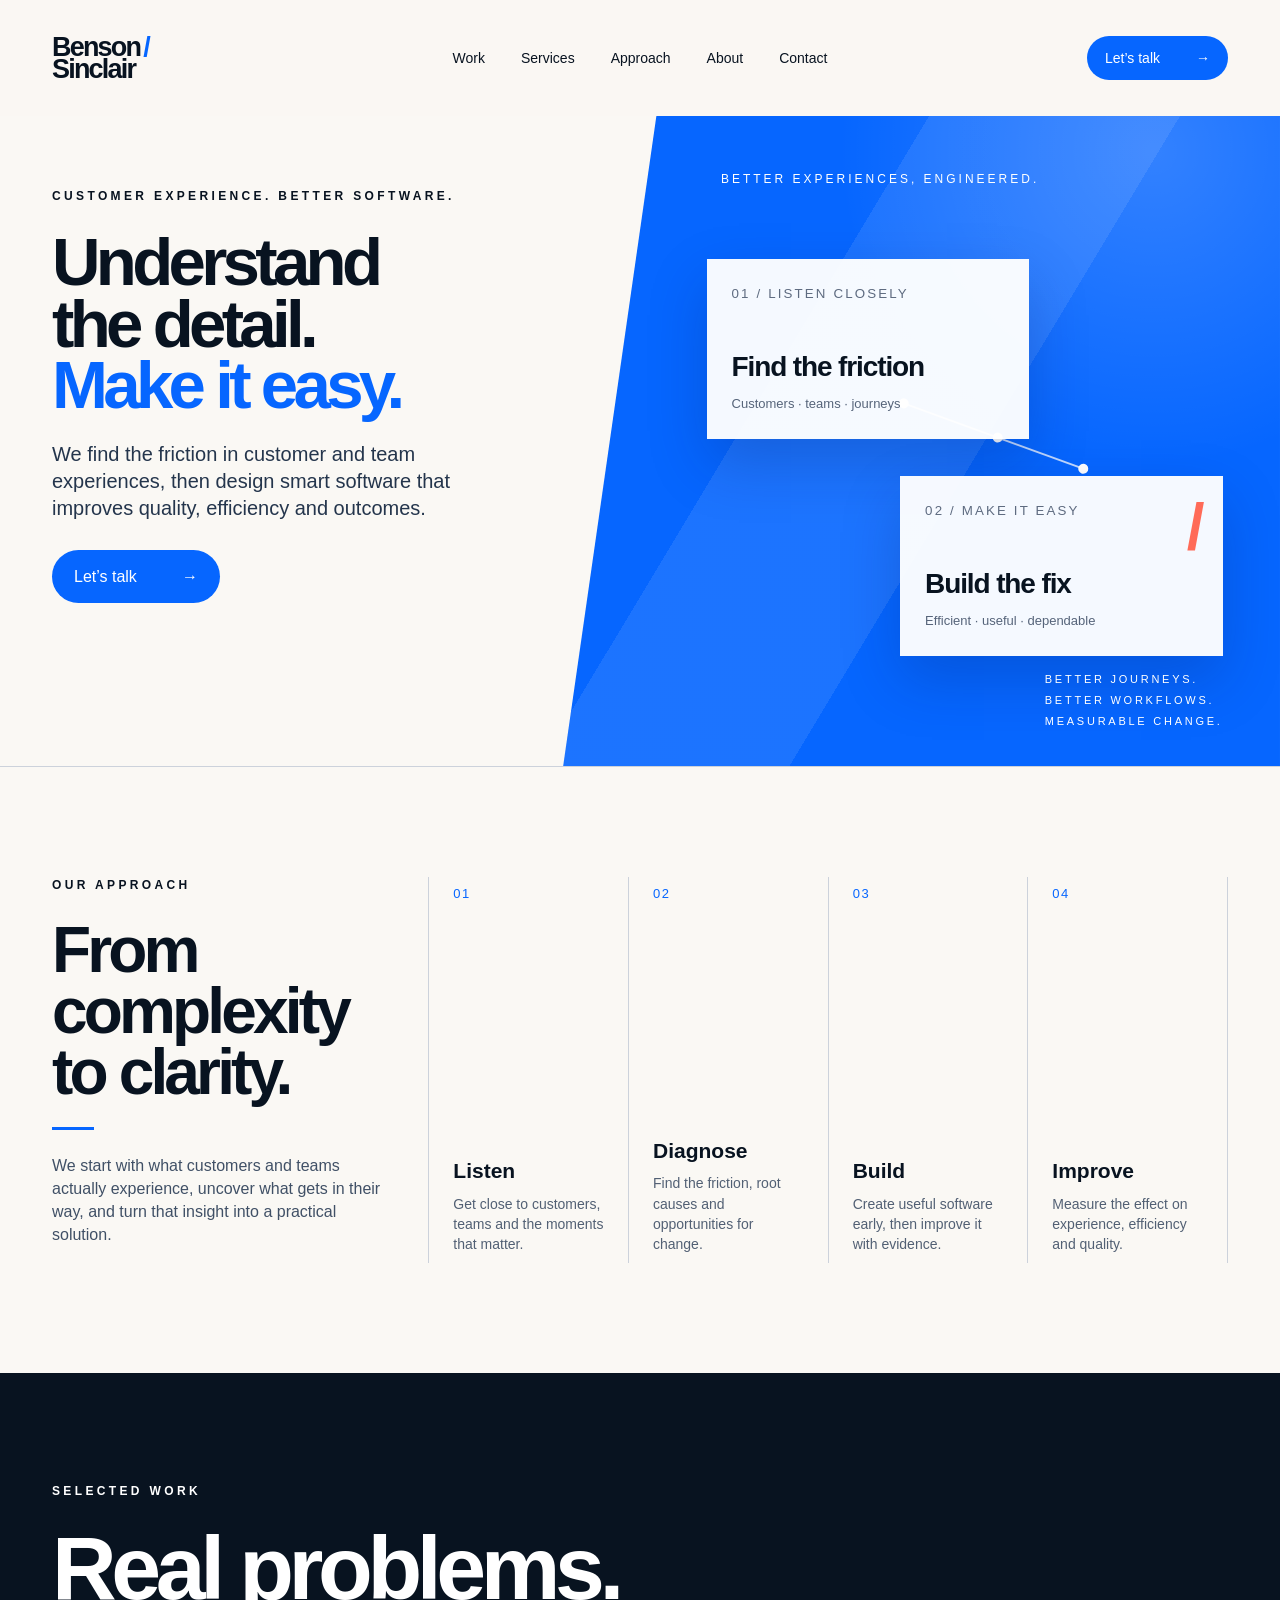
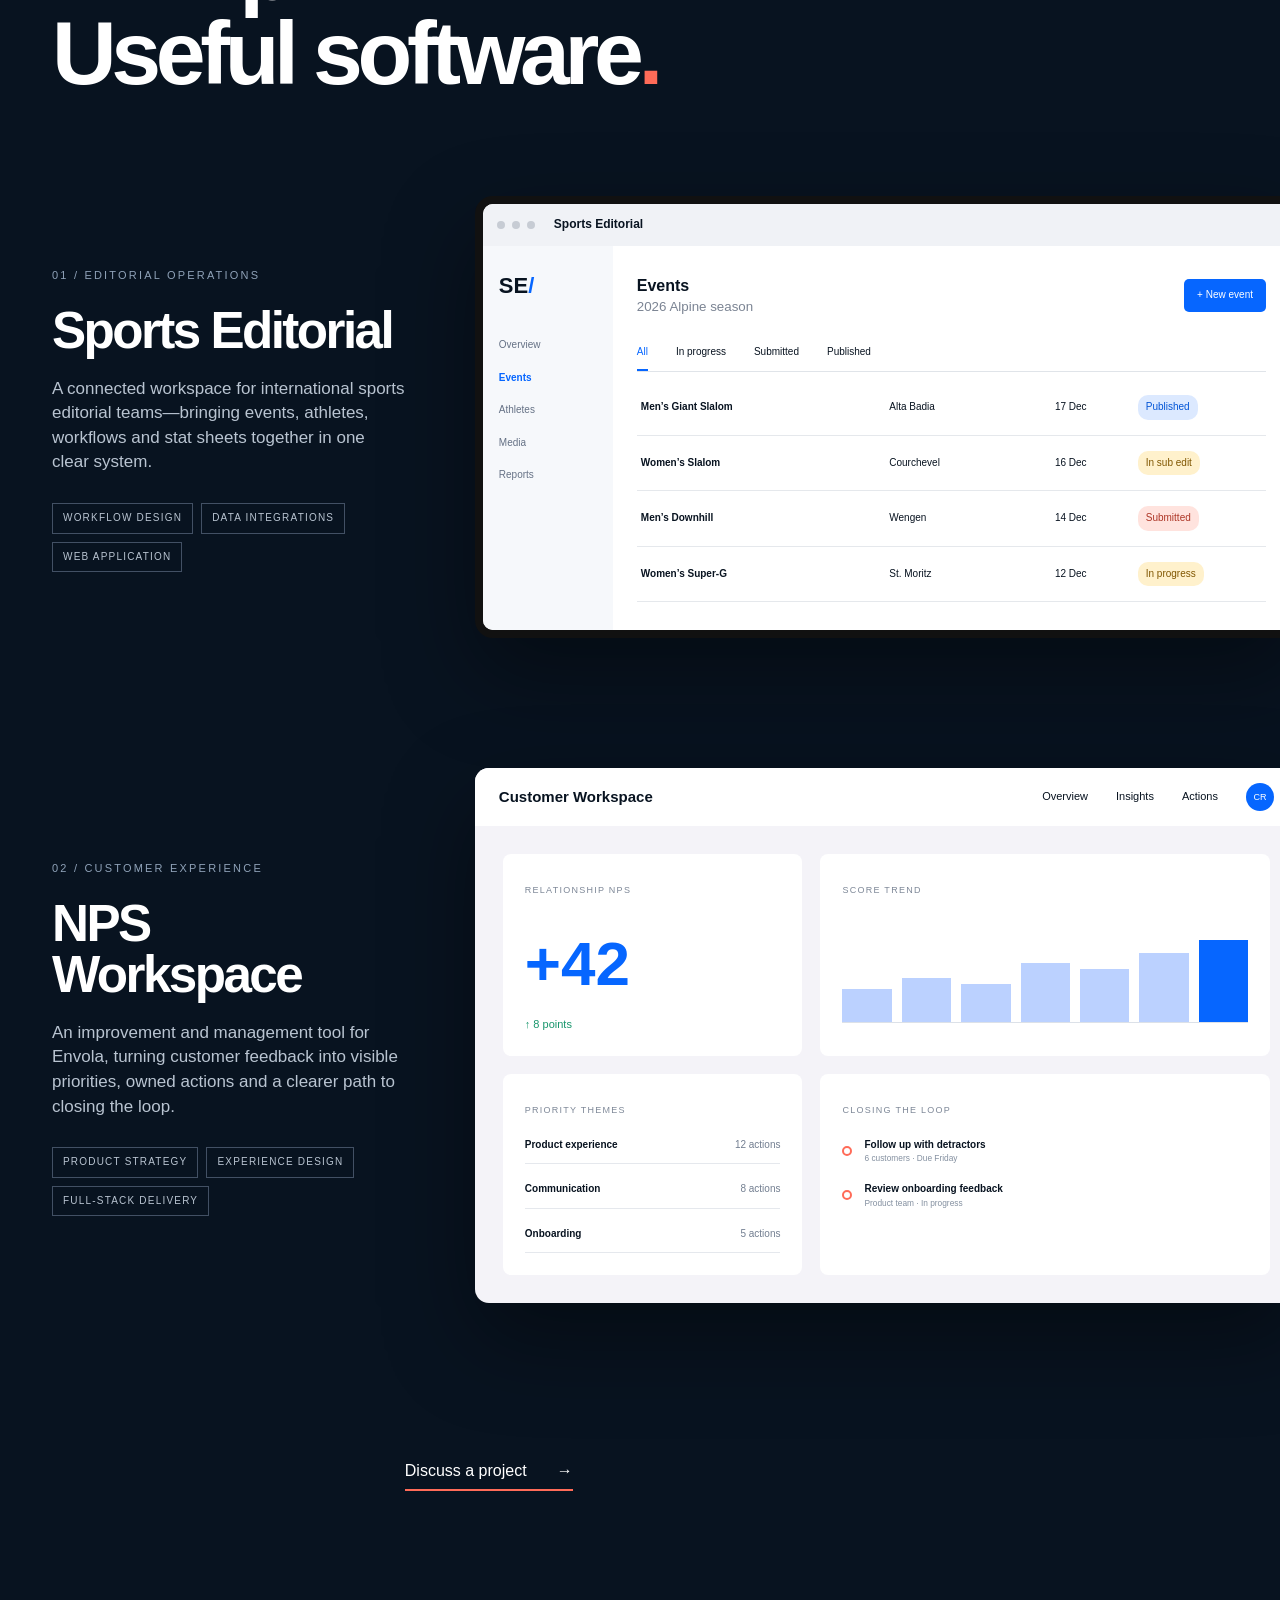
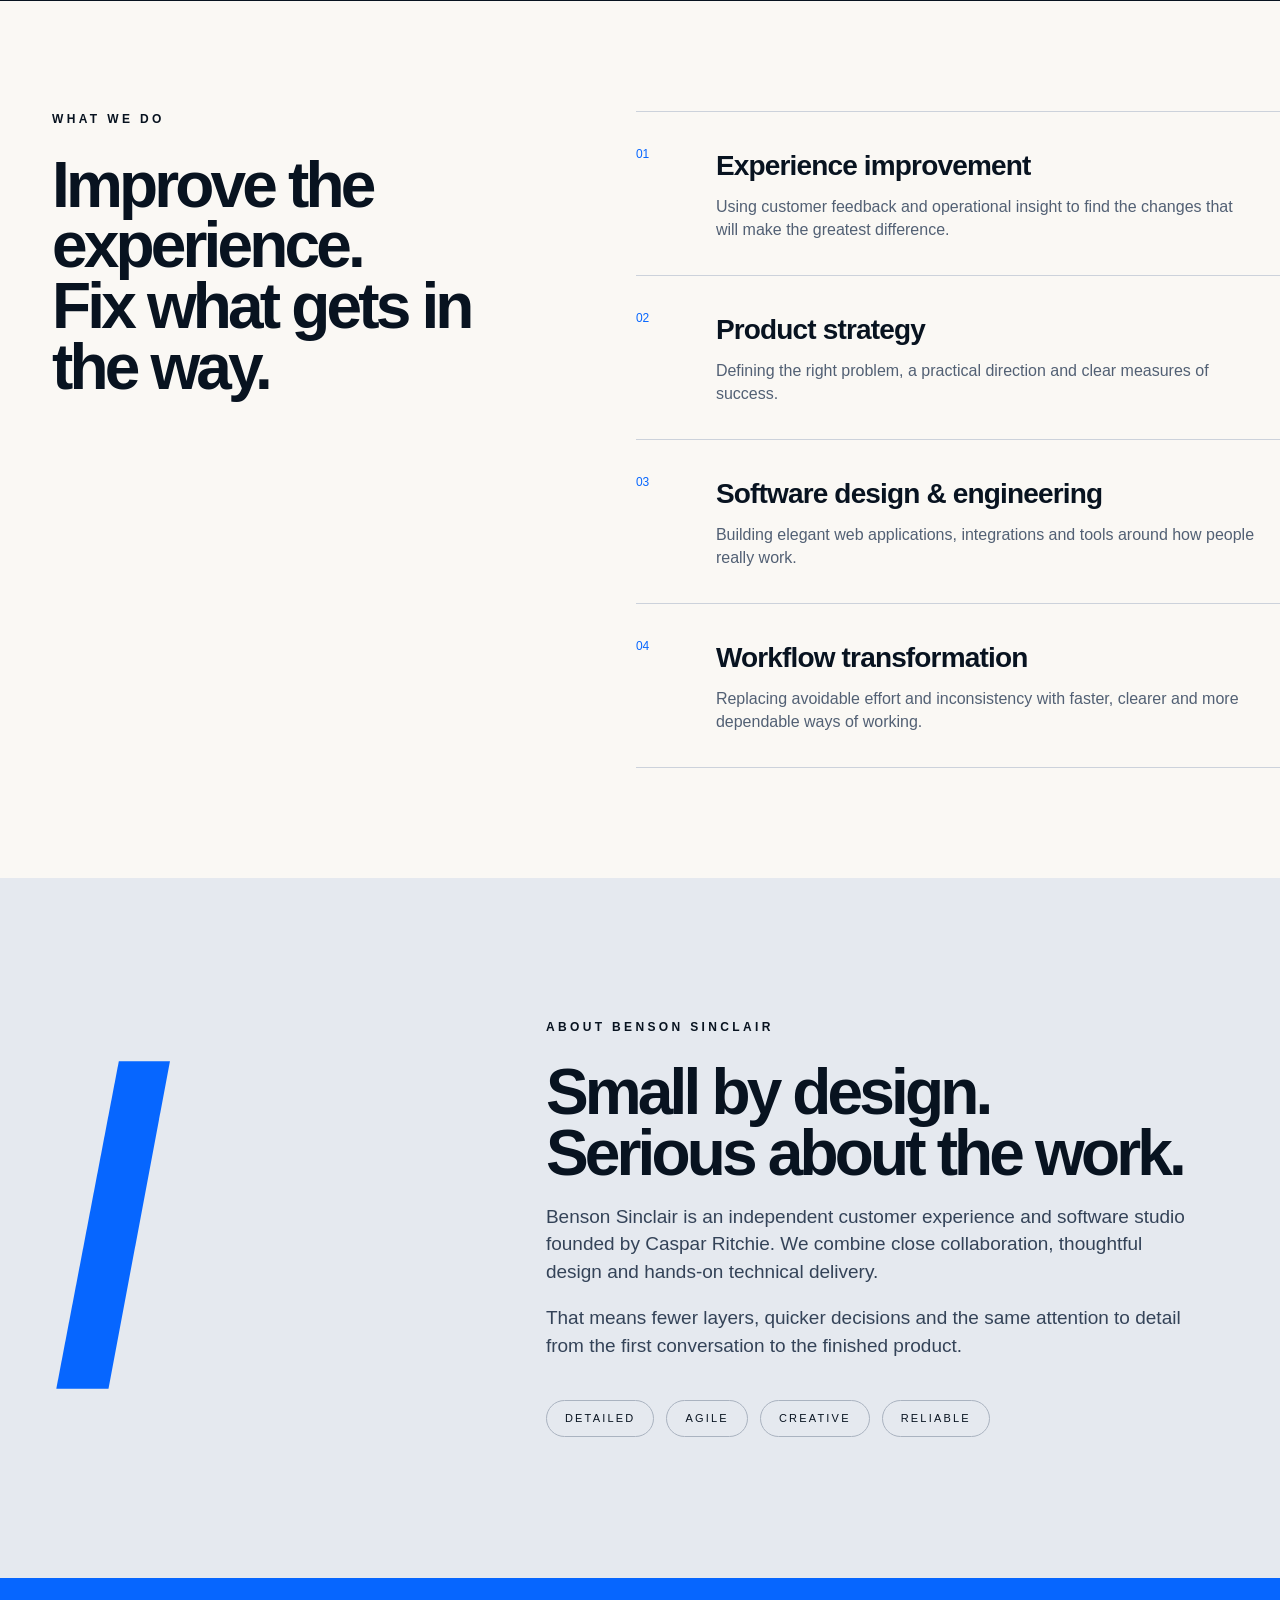
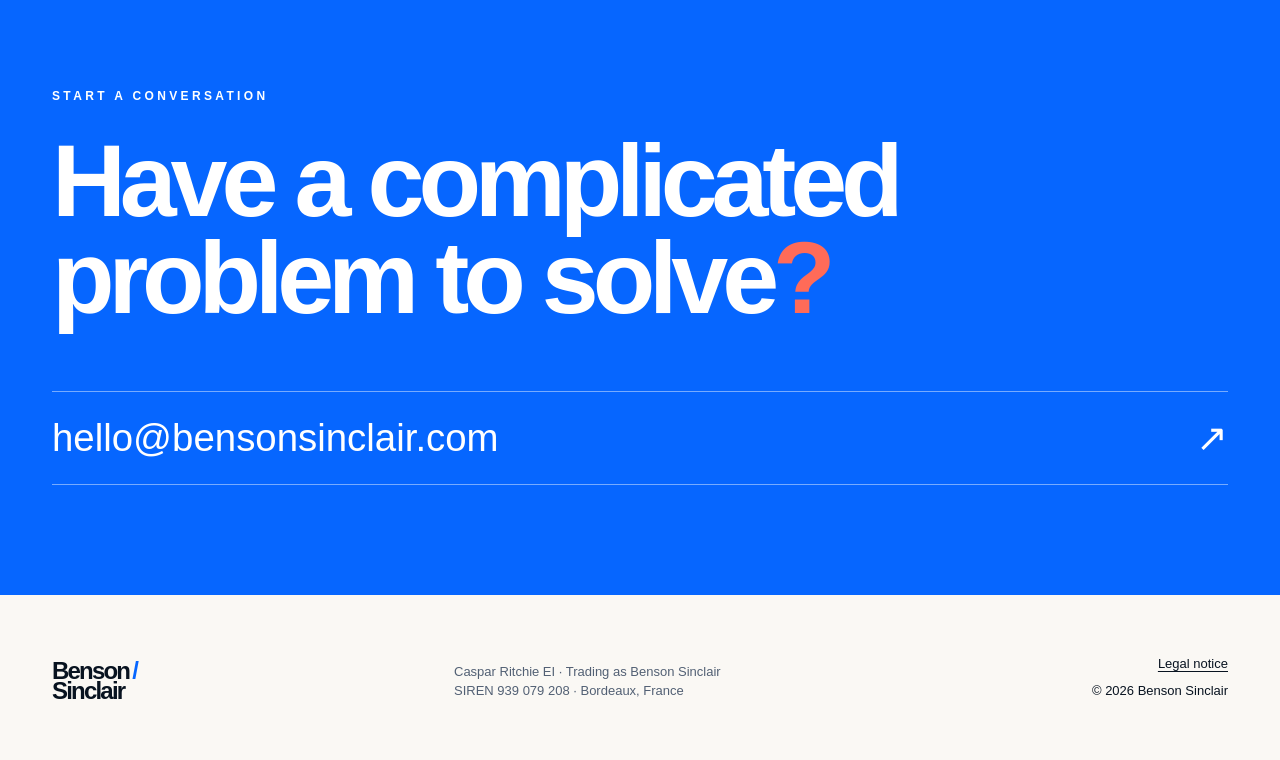
==== public/index.html @ bdc67a44 "Fix Cloudflare static assets deployment" ====
<!doctype html>
<html lang="en">
  <head>
    <meta charset="utf-8">
    <meta name="viewport" content="width=device-width, initial-scale=1">
    <title>Benson Sinclair | Bespoke Software &amp; Digital Products</title>
    <meta name="description" content="Benson Sinclair designs and builds thoughtful software that makes complicated work simpler, faster and more reliable.">
    <meta name="theme-color" content="#faf8f4">
    <link rel="canonical" href="https://bensonsinclair.com/">
    <link rel="icon" href="/assets/favicon.svg" type="image/svg+xml">
    <link rel="stylesheet" href="/styles.css">
    <meta property="og:type" content="website">
    <meta property="og:site_name" content="Benson Sinclair">
    <meta property="og:title" content="Benson Sinclair | Bespoke Software &amp; Digital Products">
    <meta property="og:description" content="Understand the detail. Make it easy.">
    <meta property="og:url" content="https://bensonsinclair.com/">
    <script type="application/ld+json">
      {
        "@context": "https://schema.org",
        "@type": "ProfessionalService",
        "name": "Benson Sinclair",
        "url": "https://bensonsinclair.com/",
        "description": "Bespoke software and digital products for complicated work.",
        "founder": { "@type": "Person", "name": "Caspar Ritchie" },
        "areaServed": ["France", "United Kingdom", "Europe"]
      }
    </script>
  </head>
  <body>
    <a class="skip-link" href="#main">Skip to content</a>
    <header class="site-header" data-header>
      <a class="brand" href="#top" aria-label="Benson Sinclair, home">
        <span>Benson<span class="brand-slash">/</span></span>
        <span>Sinclair</span>
      </a>
      <button class="menu-button" type="button" aria-expanded="false" aria-controls="site-nav" data-menu-button>
        <span class="sr-only">Open menu</span>
        <span></span><span></span>
      </button>
      <nav class="site-nav" id="site-nav" aria-label="Main navigation" data-nav>
        <a href="#work">Work</a>
        <a href="#services">Services</a>
        <a href="#approach">Approach</a>
        <a href="#about">About</a>
        <a href="#contact">Contact</a>
      </nav>
      <a class="button button-small header-cta" href="mailto:hello@bensonsinclair.com">Let’s talk <span aria-hidden="true">→</span></a>
    </header>

    <main id="main">
      <section class="hero" id="top">
        <div class="hero-copy reveal">
          <p class="eyebrow">Customer experience. Better software.</p>
          <h1>Understand<br>the detail.<br><em>Make it easy.</em></h1>
          <p class="hero-intro">We find the friction in customer and team experiences, then design smart software that improves quality, efficiency and outcomes.</p>
          <a class="button" href="mailto:hello@bensonsinclair.com">Let’s talk <span aria-hidden="true">→</span></a>
        </div>
        <div class="hero-visual reveal" aria-label="A visual representation of connected software workflows">
          <span class="hero-visual-kicker">Better experiences, engineered.</span>
          <div class="system-card system-card-a"><small>01 / Listen closely</small><b>Find the friction</b><span>Customers · teams · journeys</span></div>
          <div class="system-path" aria-hidden="true"><i></i><i></i><i></i></div>
          <div class="system-card system-card-b"><small>02 / Make it easy</small><b>Build the fix</b><span>Efficient · useful · dependable</span></div>
          <span class="hero-visual-note">Better journeys.<br>Better workflows.<br>Measurable change.</span>
        </div>
      </section>

      <section class="approach section" id="approach">
        <div class="section-intro reveal">
          <p class="eyebrow">Our approach</p>
          <h2>From complexity<br>to clarity.</h2>
          <p>We start with what customers and teams actually experience, uncover what gets in their way, and turn that insight into a practical solution.</p>
        </div>
        <ol class="process">
          <li class="reveal"><span class="process-number">01</span><h3>Listen</h3><p>Get close to customers, teams and the moments that matter.</p></li>
          <li class="reveal"><span class="process-number">02</span><h3>Diagnose</h3><p>Find the friction, root causes and opportunities for change.</p></li>
          <li class="reveal"><span class="process-number">03</span><h3>Build</h3><p>Create useful software early, then improve it with evidence.</p></li>
          <li class="reveal"><span class="process-number">04</span><h3>Improve</h3><p>Measure the effect on experience, efficiency and quality.</p></li>
        </ol>
      </section>

      <section class="work section section-dark" id="work">
        <div class="work-heading reveal">
          <p class="eyebrow">Selected work</p>
          <h2>Real problems.<br>Useful software<span class="coral">.</span></h2>
        </div>
        <article class="case-study case-study-sport">
          <div class="case-copy reveal">
            <span class="case-number">01 / Editorial operations</span>
            <h3>Sports Editorial</h3>
            <p>A connected workspace for international sports editorial teams—bringing events, athletes, workflows and stat sheets together in one clear system.</p>
            <ul><li>Workflow design</li><li>Data integrations</li><li>Web application</li></ul>
          </div>
          <div class="product-window reveal" aria-label="Sports Editorial product interface preview">
          <div class="product-bar"><i></i><i></i><i></i><span>Sports Editorial</span></div>
          <div class="product-body">
            <aside><strong>SE<span>/</span></strong><small>Overview</small><small class="active">Events</small><small>Athletes</small><small>Media</small><small>Reports</small></aside>
            <div class="product-content">
              <div class="product-heading"><div><b>Events</b><small>2026 Alpine season</small></div><button>+ New event</button></div>
              <div class="status-row"><span class="selected">All</span><span>In progress</span><span>Submitted</span><span>Published</span></div>
              <div class="event-row"><b>Men’s Giant Slalom</b><span>Alta Badia</span><time>17 Dec</time><em class="blue">Published</em></div>
              <div class="event-row"><b>Women’s Slalom</b><span>Courchevel</span><time>16 Dec</time><em>In sub edit</em></div>
              <div class="event-row"><b>Men’s Downhill</b><span>Wengen</span><time>14 Dec</time><em class="coral-tag">Submitted</em></div>
              <div class="event-row"><b>Women’s Super-G</b><span>St. Moritz</span><time>12 Dec</time><em>In progress</em></div>
            </div>
          </div>
          </div>
        </article>
        <article class="case-study case-study-nps">
          <div class="case-copy reveal">
            <span class="case-number">02 / Customer experience</span>
            <h3>NPS Workspace</h3>
            <p>An improvement and management tool for Envola, turning customer feedback into visible priorities, owned actions and a clearer path to closing the loop.</p>
            <ul><li>Product strategy</li><li>Experience design</li><li>Full-stack delivery</li></ul>
          </div>
          <div class="nps-window reveal" aria-label="NPS improvement workspace interface preview">
            <div class="nps-top"><strong>Customer Workspace</strong><span>Overview</span><span>Insights</span><span>Actions</span><i>CR</i></div>
            <div class="nps-body">
              <div class="score-card"><small>RELATIONSHIP NPS</small><b>+42</b><span>↑ 8 points</span></div>
              <div class="trend-card"><small>SCORE TREND</small><div class="chart"><i></i><i></i><i></i><i></i><i></i><i></i><i></i></div></div>
              <div class="themes-card"><small>PRIORITY THEMES</small><p><b>Product experience</b><span>12 actions</span></p><p><b>Communication</b><span>8 actions</span></p><p><b>Onboarding</b><span>5 actions</span></p></div>
              <div class="actions-card"><small>CLOSING THE LOOP</small><p><i></i><span><b>Follow up with detractors</b><small>6 customers · Due Friday</small></span></p><p><i></i><span><b>Review onboarding feedback</b><small>Product team · In progress</small></span></p></div>
            </div>
          </div>
        </article>
        <a class="work-cta text-link" href="mailto:hello@bensonsinclair.com?subject=Working%20together">Discuss a project <span aria-hidden="true">→</span></a>
      </section>

      <section class="services section" id="services">
        <div class="services-heading reveal">
          <p class="eyebrow">What we do</p>
          <h2>Improve the experience.<br>Fix what gets in the way.</h2>
        </div>
        <div class="service-list">
          <article class="reveal"><span>01</span><div><h3>Experience improvement</h3><p>Using customer feedback and operational insight to find the changes that will make the greatest difference.</p></div></article>
          <article class="reveal"><span>02</span><div><h3>Product strategy</h3><p>Defining the right problem, a practical direction and clear measures of success.</p></div></article>
          <article class="reveal"><span>03</span><div><h3>Software design &amp; engineering</h3><p>Building elegant web applications, integrations and tools around how people really work.</p></div></article>
          <article class="reveal"><span>04</span><div><h3>Workflow transformation</h3><p>Replacing avoidable effort and inconsistency with faster, clearer and more dependable ways of working.</p></div></article>
        </div>
      </section>

      <section class="about section" id="about">
        <div class="about-mark reveal" aria-hidden="true">/</div>
        <div class="about-copy reveal">
          <p class="eyebrow">About Benson Sinclair</p>
          <h2>Small by design.<br>Serious about the work.</h2>
          <p>Benson Sinclair is an independent customer experience and software studio founded by Caspar Ritchie. We combine close collaboration, thoughtful design and hands-on technical delivery.</p>
          <p>That means fewer layers, quicker decisions and the same attention to detail from the first conversation to the finished product.</p>
          <div class="values"><span>Detailed</span><span>Agile</span><span>Creative</span><span>Reliable</span></div>
        </div>
      </section>

      <section class="contact section" id="contact">
        <p class="eyebrow reveal">Start a conversation</p>
        <h2 class="reveal">Have a complicated<br>problem to solve<span class="coral">?</span></h2>
        <a class="contact-link reveal" href="mailto:hello@bensonsinclair.com">hello@bensonsinclair.com <span aria-hidden="true">↗</span></a>
      </section>
    </main>

    <footer class="site-footer">
      <a class="brand footer-brand" href="#top" aria-label="Benson Sinclair, home"><span>Benson<span class="brand-slash">/</span></span><span>Sinclair</span></a>
      <p>Caspar Ritchie EI · Trading as Benson Sinclair<br>SIREN 939 079 208 · Bordeaux, France</p>
      <div><a href="/legal.html">Legal notice</a><span>© <span data-year></span> Benson Sinclair</span></div>
    </footer>
    <script src="/script.js"></script>
  </body>
</html>
---- styles.css ----
:root { --ink:#081320; --cobalt:#0666ff; --coral:#ff6b58; --ivory:#faf8f4; --mist:#d9dee7; --line:#ccd2db; --white:#fff; --max:1440px; }
* { box-sizing:border-box; }
html { scroll-behavior:smooth; }
body { margin:0; color:var(--ink); background:var(--ivory); font-family:Inter,"Helvetica Neue",Arial,sans-serif; font-size:16px; line-height:1.45; -webkit-font-smoothing:antialiased; }
a { color:inherit; }
img { display:block; max-width:100%; }
button { font:inherit; }
.sr-only { position:absolute; width:1px; height:1px; padding:0; margin:-1px; overflow:hidden; clip:rect(0,0,0,0); white-space:nowrap; border:0; }
.skip-link { position:fixed; z-index:100; left:1rem; top:1rem; padding:.75rem 1rem; background:var(--ink); color:white; transform:translateY(-200%); }
.skip-link:focus { transform:none; }
.site-header { height:116px; max-width:var(--max); margin:auto; padding:24px 52px; display:grid; grid-template-columns:1fr auto 1fr; align-items:center; gap:32px; background:rgba(250,248,244,.92); }
.brand { width:max-content; text-decoration:none; font-size:27px; font-weight:700; line-height:.82; letter-spacing:-1.8px; display:flex; flex-direction:column; }
.brand-slash { color:var(--cobalt); margin-left:3px; }
.site-nav { display:flex; align-items:center; gap:36px; }
.site-nav a { text-decoration:none; font-size:14px; position:relative; }
.site-nav a::after { content:""; position:absolute; height:2px; left:0; right:100%; bottom:-6px; background:var(--cobalt); transition:right .2s ease; }
.site-nav a:hover::after,.site-nav a:focus-visible::after { right:0; }
.header-cta { justify-self:end; }
.button { display:inline-flex; align-items:center; justify-content:space-between; gap:36px; min-width:168px; padding:15px 22px; border-radius:999px; background:var(--cobalt); color:white; text-decoration:none; transition:transform .2s, background .2s; }
.button:hover { transform:translateY(-2px); background:#0057e5; }
.button-small { min-width:122px; padding:12px 18px; font-size:14px; }
.menu-button { display:none; }
.hero { max-width:var(--max); min-height:650px; margin:auto; display:grid; grid-template-columns:44% 56%; }
.hero-copy { padding:72px 52px 65px; display:flex; flex-direction:column; align-items:flex-start; }
.eyebrow { margin:0 0 26px; font-size:12px; font-weight:600; letter-spacing:.28em; text-transform:uppercase; }
.hero h1 { margin:0; font-size:clamp(56px,5.25vw,80px); line-height:.91; letter-spacing:-.07em; }
.hero h1 em { color:var(--cobalt); font-style:normal; white-space:nowrap; }
.hero-intro { max-width:510px; margin:26px 0 28px; font-size:20px; line-height:1.35; color:#24354c; }
.hero-visual { position:relative; overflow:hidden; min-height:650px; color:white; background:var(--cobalt); clip-path:polygon(13% 0,100% 0,100% 100%,0 100%); }
.hero-visual::before { content:""; position:absolute; inset:-20%; background:linear-gradient(125deg,transparent 38%,rgba(255,255,255,.09) 38%,rgba(255,255,255,.09) 54%,transparent 54%),radial-gradient(circle at 75% 20%,rgba(255,255,255,.18),transparent 30%); transform:rotate(-4deg); }
.hero-visual-kicker { position:absolute; top:55px; left:22%; font-size:12px; text-transform:uppercase; letter-spacing:.25em; }
.system-card { position:absolute; z-index:1; width:min(340px,45%); padding:25px; color:var(--ink); background:rgba(255,255,255,.96); box-shadow:0 24px 55px rgba(0,28,96,.22); display:flex; flex-direction:column; }
.system-card small { margin-bottom:44px; color:#5e6b80; text-transform:uppercase; letter-spacing:.16em; }.system-card b { font-size:28px; letter-spacing:-.04em; }.system-card span { margin-top:7px; color:#56647a; font-size:13px; }
.system-card-a { left:20%; top:22%; }.system-card-b { right:8%; bottom:17%; }.system-card-b::after { content:"/"; position:absolute; right:18px; top:5px; color:var(--coral); font-size:64px; font-weight:700; }
.system-path { position:absolute; left:46%; top:49%; width:28%; height:2px; background:rgba(255,255,255,.75); transform:rotate(20deg); }.system-path i { position:absolute; top:-4px; width:10px; height:10px; border-radius:50%; background:white; }.system-path i:first-child { left:0 }.system-path i:nth-child(2) { left:50% }.system-path i:last-child { right:0 }
.hero-visual-note { position:absolute; z-index:1; right:8%; bottom:34px; font-size:11px; line-height:1.9; letter-spacing:.25em; text-transform:uppercase; }
.section { max-width:var(--max); margin:auto; padding:110px 52px; }
.approach { display:grid; grid-template-columns:32% 68%; border-top:1px solid var(--line); }
.section h2 { margin:0; font-size:clamp(44px,5vw,72px); line-height:.95; letter-spacing:-.06em; }
.section-intro { padding-right:42px; }
.section-intro h2::after { content:""; display:block; width:42px; height:3px; background:var(--cobalt); margin:24px 0; }
.section-intro > p:last-child { max-width:420px; color:#405066; }
.process { margin:0; padding:0; display:grid; grid-template-columns:repeat(4,1fr); list-style:none; border-left:1px solid var(--line); }
.process li { min-height:260px; padding:8px 24px; border-right:1px solid var(--line); display:flex; flex-direction:column; }
.process-number { color:var(--cobalt); font-size:13px; letter-spacing:.12em; }
.process h3 { margin:auto 0 7px; font-size:21px; }
.process p { margin:0; color:#526074; font-size:14px; }
.section-dark { max-width:none; background:var(--ink); color:white; }
.work { padding-left:max(52px,calc((100vw - var(--max))/2 + 52px)); padding-right:max(52px,calc((100vw - var(--max))/2 + 52px)); overflow:hidden; }
.work-heading { margin-bottom:100px; }
.work-heading h2 { font-size:clamp(58px,7vw,100px); }
.coral { color:var(--coral); }
.text-link { display:inline-flex; gap:30px; margin-top:26px; padding-bottom:7px; text-decoration:none; border-bottom:2px solid var(--cobalt); }
.case-study { display:grid; grid-template-columns:30% 70%; gap:70px; align-items:center; margin-bottom:130px; }.case-study-nps { grid-template-columns:30% 70%; }.case-copy h3 { margin:20px 0; font-size:clamp(36px,4vw,60px); line-height:1; letter-spacing:-.05em; }.case-copy p { color:#b9c4d1; font-size:17px; }.case-number { color:#8fa2b8; font-size:11px; text-transform:uppercase; letter-spacing:.2em; }.case-copy ul { margin:28px 0 0; padding:0; list-style:none; display:flex; flex-wrap:wrap; gap:8px; }.case-copy li { padding:7px 10px; border:1px solid #425064; color:#b9c4d1; font-size:10px; text-transform:uppercase; letter-spacing:.12em; }.work-cta { margin-left:30%; color:white; border-bottom-color:var(--coral); }
.product-window { align-self:center; min-width:720px; border:8px solid #111; border-radius:18px; background:white; color:var(--ink); box-shadow:0 36px 90px rgba(0,0,0,.4); overflow:hidden; transform:rotate(.8deg); }
.product-bar { height:42px; padding:0 14px; display:flex; align-items:center; gap:7px; background:#f0f2f6; font-size:12px; }
.product-bar i { width:8px; height:8px; border-radius:50%; background:#c7ccd4; }
.product-bar span { margin-left:12px; font-weight:600; }
.product-body { display:grid; grid-template-columns:130px 1fr; min-height:350px; }
.product-body aside { padding:24px 16px; display:flex; flex-direction:column; gap:18px; background:#f6f8fb; }
.product-body aside strong { font-size:22px; margin-bottom:18px; }.product-body aside strong span { color:var(--cobalt); }
.product-body aside small { font-size:10px; color:#657185; }.product-body aside small.active { color:var(--cobalt); font-weight:700; }
.product-content { padding:28px 24px; }
.product-heading { display:flex; justify-content:space-between; align-items:center; }.product-heading div { display:flex; flex-direction:column; }.product-heading small { color:#7b8493; }
.product-heading button { padding:9px 13px; color:white; background:var(--cobalt); border:0; border-radius:5px; font-size:10px; }
.status-row { display:flex; gap:28px; margin:28px 0 8px; border-bottom:1px solid #e0e4e9; font-size:10px; }.status-row span { padding-bottom:10px; }.status-row .selected { color:var(--cobalt); border-bottom:2px solid var(--cobalt); }
.event-row { min-width:540px; display:grid; grid-template-columns:1.5fr 1fr .5fr .75fr; align-items:center; padding:15px 4px; border-bottom:1px solid #e5e8ec; font-size:10px; }.event-row em { justify-self:start; padding:5px 8px; border-radius:10px; font-style:normal; color:#805600; background:#fff1cc; }.event-row em.blue { color:#0054d6; background:#dce9ff; }.event-row em.coral-tag { color:#ad3525; background:#ffe3de; }
.nps-window { min-width:720px; padding:0; border-radius:14px; overflow:hidden; color:var(--ink); background:#f4f3f8; box-shadow:0 36px 90px rgba(0,0,0,.4); transform:rotate(-.8deg); }.nps-top { height:58px; padding:0 24px; display:flex; align-items:center; gap:28px; background:white; font-size:11px; }.nps-top strong { margin-right:auto; font-size:15px; }.nps-top i { display:grid; place-items:center; width:28px; height:28px; border-radius:50%; color:white; background:var(--cobalt); font-style:normal; font-size:9px; }.nps-body { min-height:390px; padding:28px; display:grid; grid-template-columns:.8fr 1.2fr; gap:18px; }.nps-body > div { padding:22px; background:white; border-radius:8px; }.nps-body > div > small { color:#7d8797; font-size:9px; letter-spacing:.14em; }.score-card b { display:block; margin:20px 0 2px; font-size:62px; color:var(--cobalt); }.score-card span { color:#16956b; font-size:11px; }.trend-card .chart { height:90px; margin-top:34px; display:flex; align-items:flex-end; gap:10px; border-bottom:1px solid #dce1e8; }.chart i { flex:1; height:38%; background:#bbd1ff; }.chart i:nth-child(2){height:50%}.chart i:nth-child(3){height:43%}.chart i:nth-child(4){height:67%}.chart i:nth-child(5){height:60%}.chart i:nth-child(6){height:78%}.chart i:nth-child(7){height:92%;background:var(--cobalt)}.themes-card p { display:flex; justify-content:space-between; margin:18px 0 0; padding-bottom:11px; border-bottom:1px solid #e5e8ed; font-size:10px; }.themes-card p span { color:#727e90; }.actions-card p { display:flex; align-items:center; gap:12px; margin:18px 0 0; }.actions-card p > i { width:10px; height:10px; border:2px solid var(--coral); border-radius:50%; }.actions-card p > span { display:flex; flex-direction:column; font-size:10px; }.actions-card p small { color:#8490a0; }
.services { display:grid; grid-template-columns:42% 58%; gap:90px; }
.services-heading { position:sticky; top:50px; align-self:start; }
.service-list article { display:grid; grid-template-columns:80px 1fr; padding:34px 0; border-top:1px solid var(--line); }.service-list article:last-child { border-bottom:1px solid var(--line); }
.service-list article > span { color:var(--cobalt); font-size:12px; }.service-list h3 { margin:0 0 8px; font-size:28px; letter-spacing:-.03em; }.service-list p { max-width:540px; margin:0; color:#526074; }
.about { min-height:700px; display:grid; grid-template-columns:42% 58%; background:#e5e9ef; }
.about-mark { align-self:center; color:var(--cobalt); font-size:440px; font-weight:700; line-height:.6; letter-spacing:-.18em; }
.about-copy { align-self:center; max-width:690px; }.about-copy > p:not(.eyebrow) { max-width:640px; font-size:19px; color:#344358; }.values { display:flex; flex-wrap:wrap; gap:12px; margin-top:40px; }.values span { border:1px solid #aab3c0; border-radius:999px; padding:10px 18px; text-transform:uppercase; font-size:11px; letter-spacing:.2em; }
.contact { min-height:570px; display:flex; flex-direction:column; justify-content:center; background:var(--cobalt); color:white; }
.contact h2 { font-size:clamp(64px,8vw,118px); }
.contact-link { display:flex; justify-content:space-between; margin-top:65px; padding:18px 0; border-top:1px solid rgba(255,255,255,.45); border-bottom:1px solid rgba(255,255,255,.45); text-decoration:none; font-size:clamp(20px,3vw,40px); }
.site-footer { max-width:var(--max); margin:auto; padding:60px 52px; display:grid; grid-template-columns:1fr 1fr 1fr; gap:30px; align-items:end; font-size:13px; }.site-footer p { margin:0; color:#526074; }.site-footer > div { display:flex; flex-direction:column; align-items:flex-end; gap:8px; }.site-footer a { text-underline-offset:3px; }
.footer-brand { font-size:24px; }
.reveal { opacity:0; transform:translateY(20px); transition:opacity .65s ease,transform .65s ease; }.reveal.visible { opacity:1; transform:none; }
@media (prefers-reduced-motion:reduce) { html { scroll-behavior:auto; }.reveal { opacity:1; transform:none; transition:none; }.hero-visual img { transition:none; } }
@media (max-width:900px) {
  .site-header { position:relative; height:92px; padding:20px 24px; grid-template-columns:1fr auto; z-index:20; }.header-cta { display:none; }.menu-button { display:flex; flex-direction:column; gap:6px; padding:10px; background:none; border:0; }.menu-button span:not(.sr-only) { display:block; width:26px; height:2px; background:var(--ink); }.site-nav { display:none; position:absolute; left:0; right:0; top:92px; padding:24px; flex-direction:column; align-items:flex-start; background:var(--ivory); border-top:1px solid var(--line); }.site-nav.open { display:flex; }
  .hero { grid-template-columns:1fr; }.hero-copy { padding:70px 24px 55px; }.hero-visual { min-height:540px; clip-path:none; }.hero-visual-kicker { left:24px; }.hero-visual-note { right:24px; }
  .section { padding:85px 24px; }.approach,.services,.about { grid-template-columns:1fr; gap:60px; }.process { grid-template-columns:1fr 1fr; border-top:1px solid var(--line); }.process li { min-height:220px; border-bottom:1px solid var(--line); }.work { padding:85px 24px; }.work-heading { margin-bottom:70px; }.case-study,.case-study-nps { grid-template-columns:1fr; gap:45px; margin-bottom:100px; }.product-window,.nps-window { min-width:680px; margin-right:-280px; }.work-cta { margin-left:0; }.services-heading { position:static; }.about-mark { display:none; }
  .site-footer { padding:45px 24px; grid-template-columns:1fr; }.site-footer > div { align-items:flex-start; }
}
@media (max-width:560px) {
  .brand { font-size:24px; }.hero h1 { font-size:53px; }.hero-intro { font-size:17px; }.hero-visual { min-height:450px; }.hero-visual-note { display:none; }.system-card { width:66%; padding:18px; }.system-card small { margin-bottom:28px; }.system-card b { font-size:21px; }.system-card-a { left:10%; top:25%; }.system-card-b { right:8%; bottom:15%; }.system-path { left:34%; top:50%; width:46%; }
  .process { grid-template-columns:1fr; }.process li { min-height:auto; padding:26px 18px; }.process h3 { margin:42px 0 7px; }.product-window { min-width:620px; transform:none; }.about { min-height:auto; }.contact h2 { font-size:53px; }.contact-link { font-size:17px; }.site-footer { padding-bottom:35px; }
}
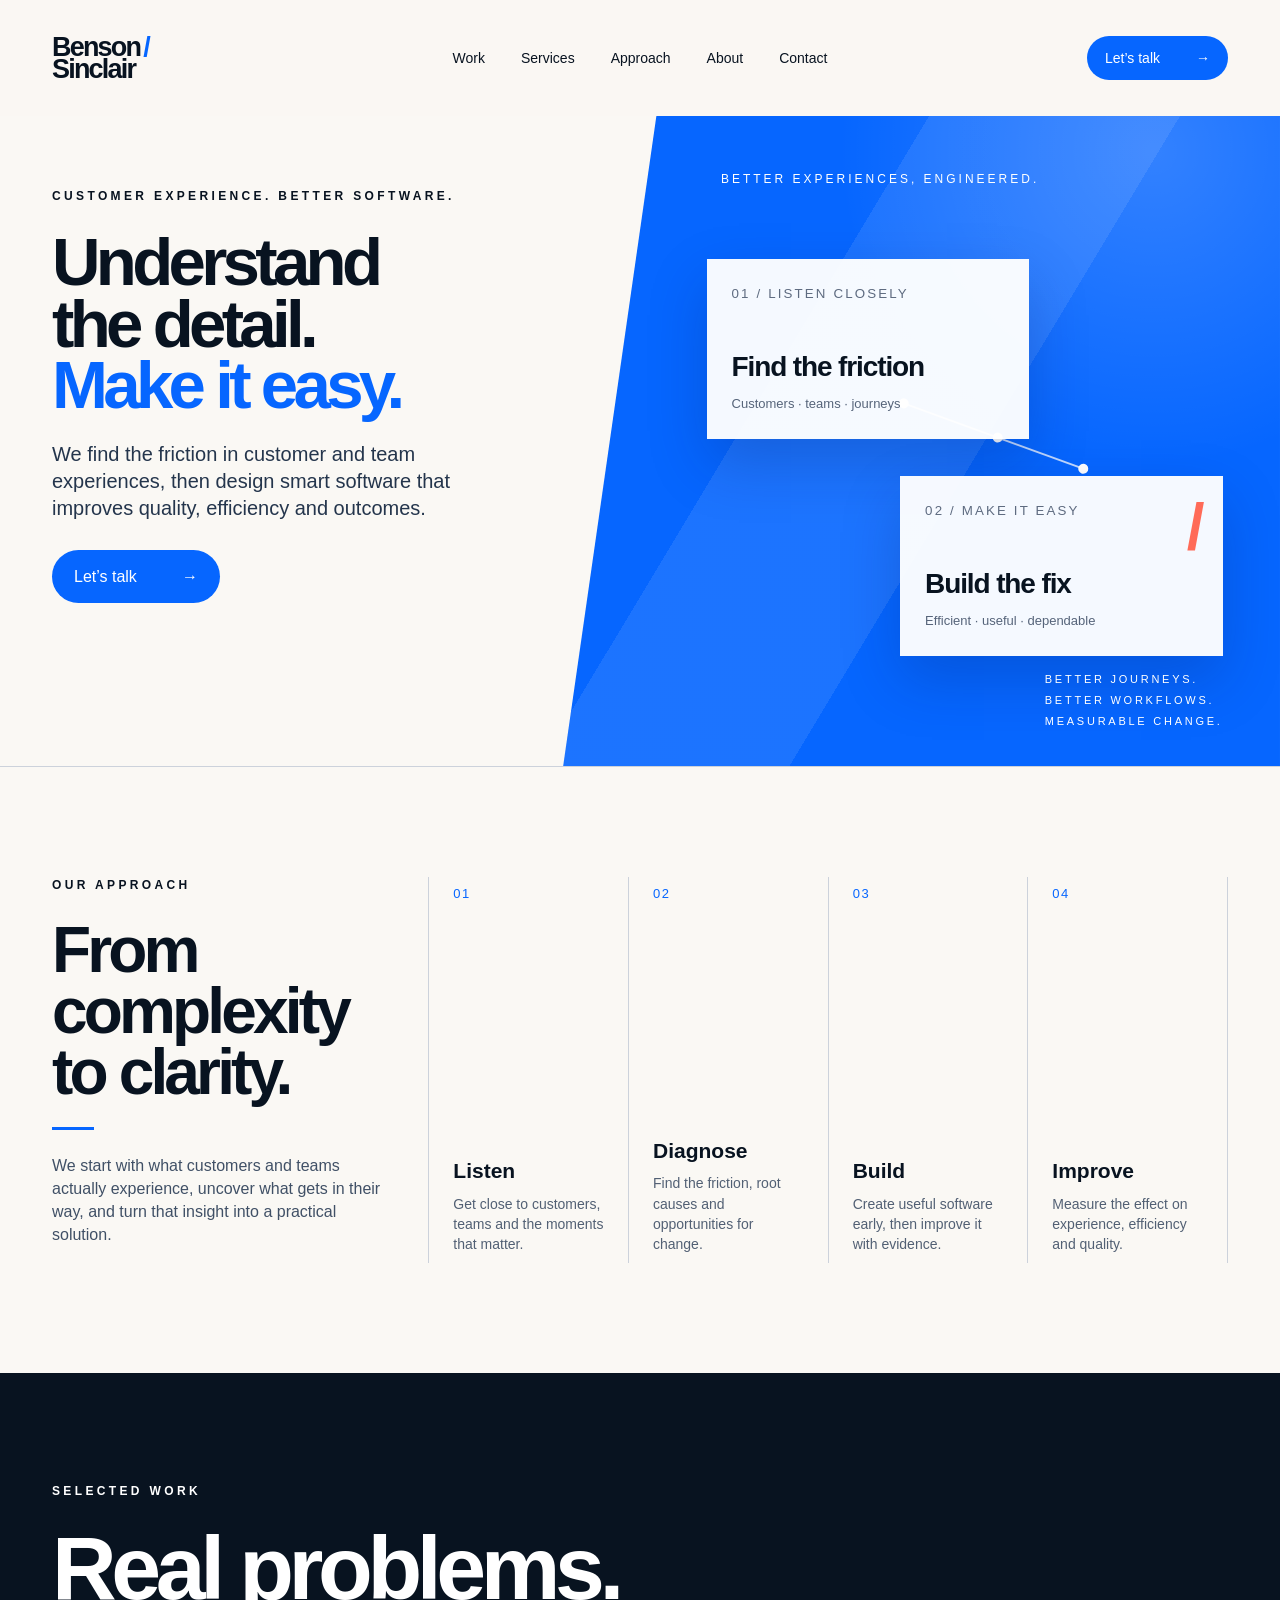
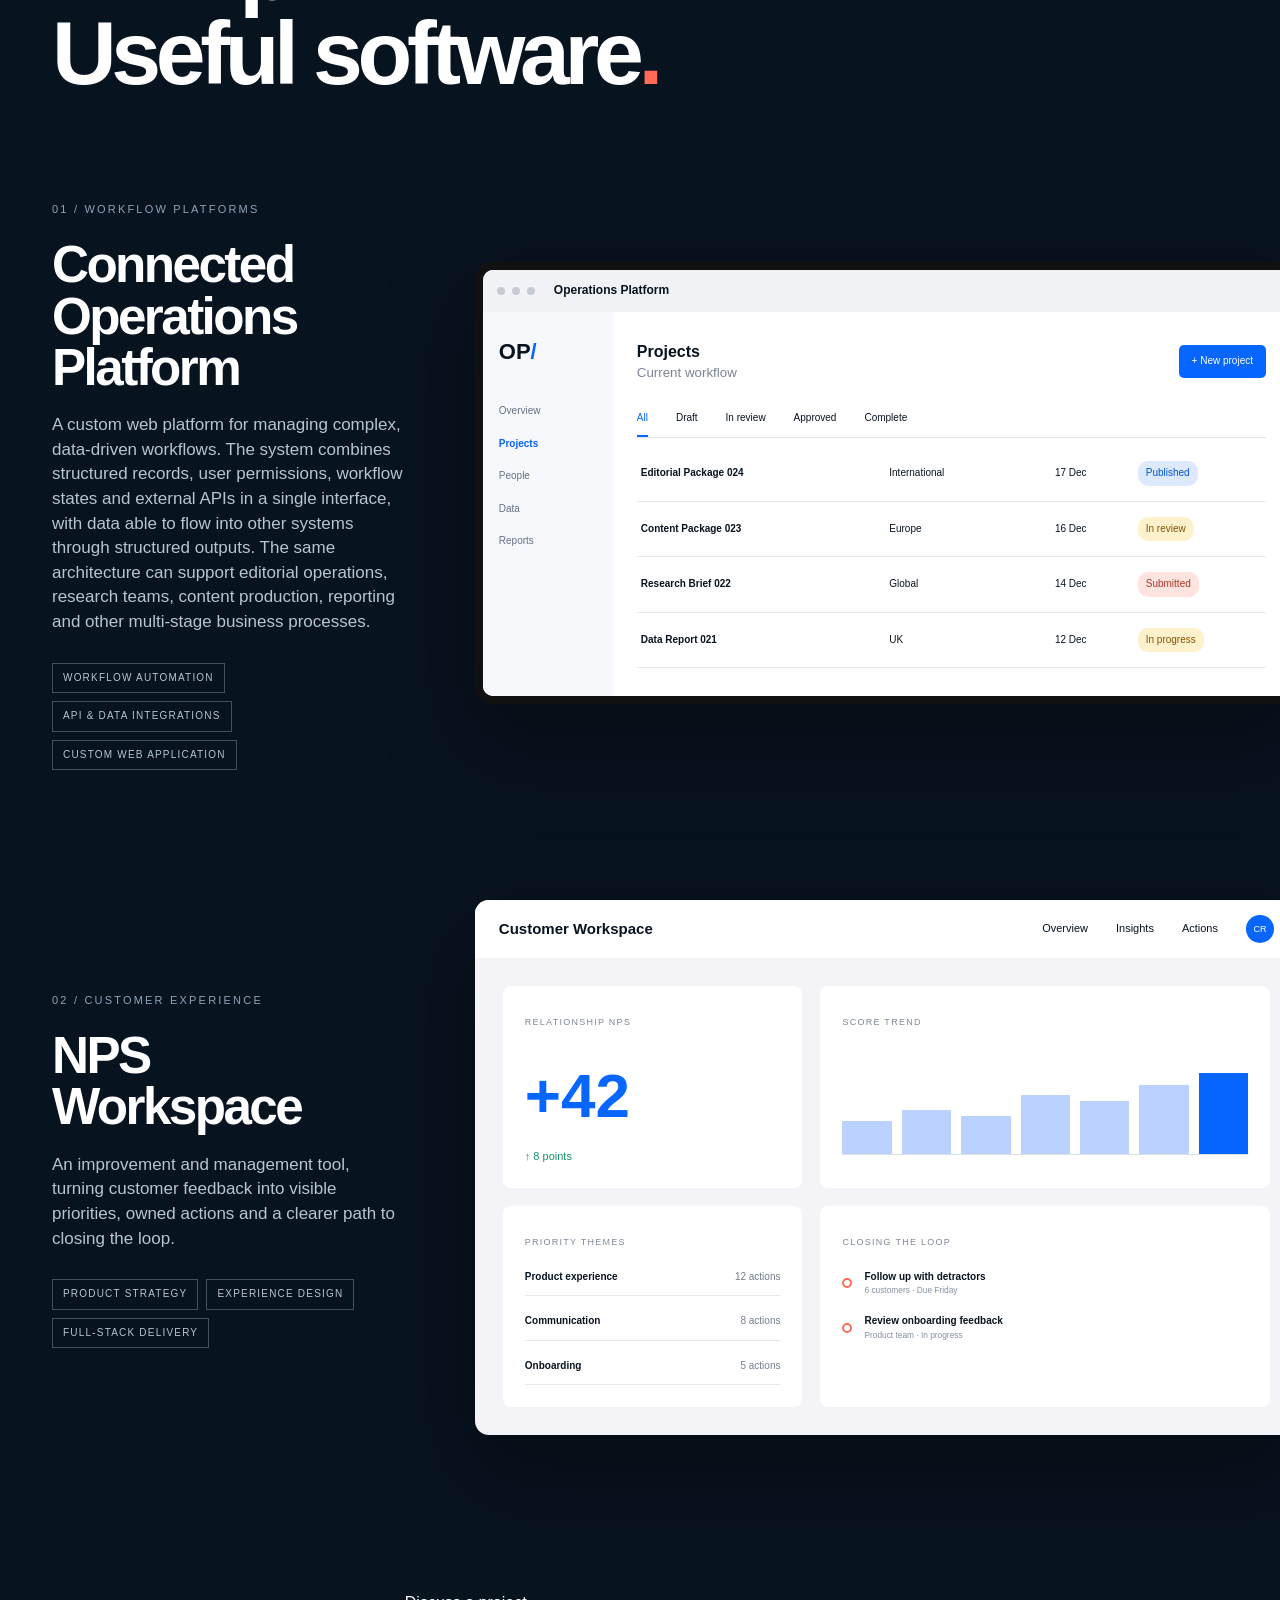
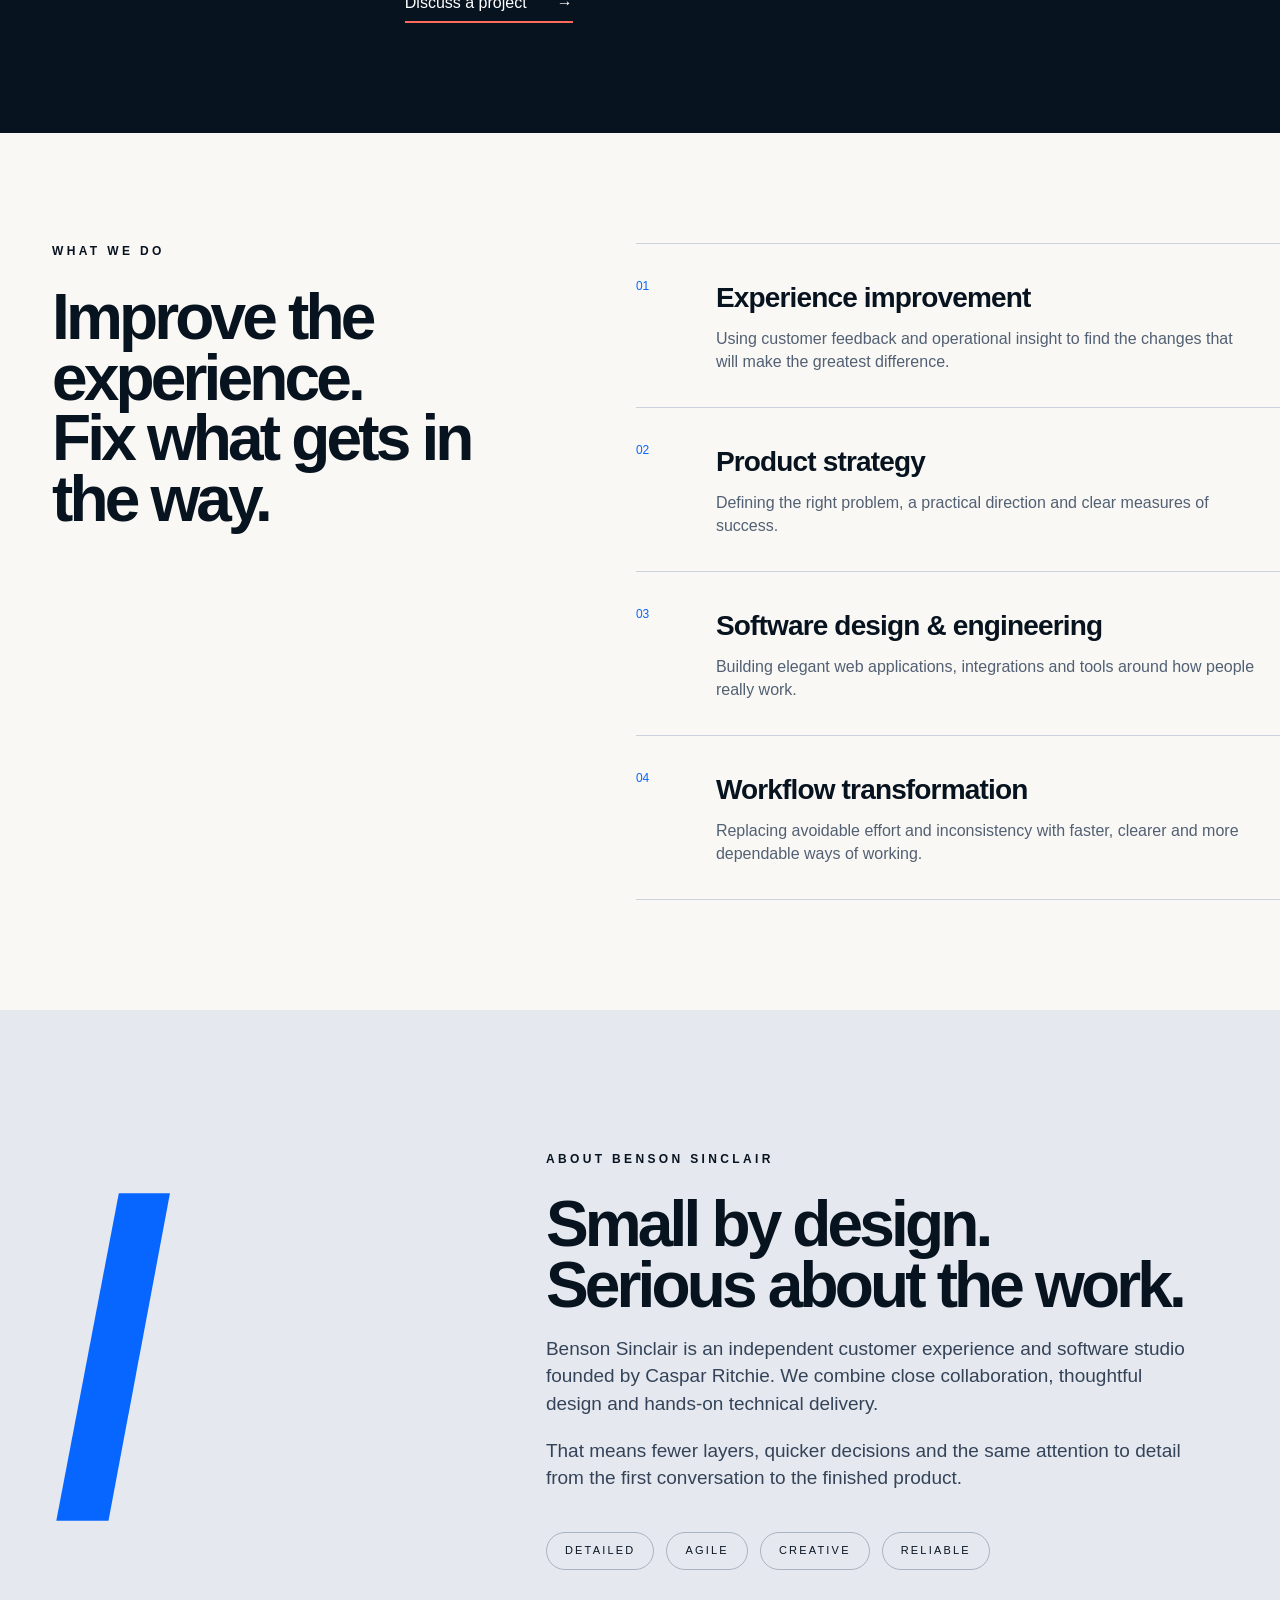
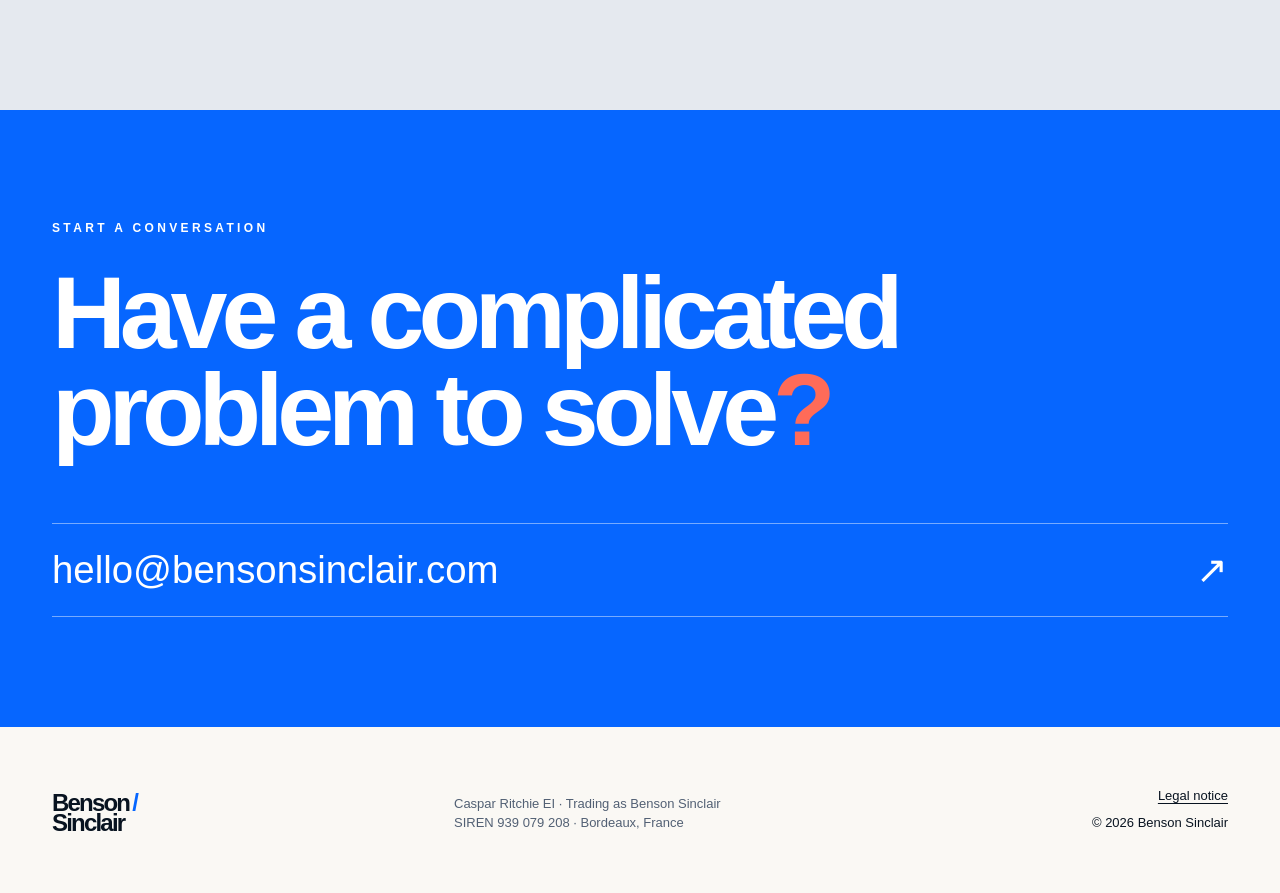
==== commit 1c093e84: "update wording" ====
--- a/public/index.html
+++ b/public/index.html
@@ -85,31 +85,94 @@
         </div>
         <article class="case-study case-study-sport">
           <div class="case-copy reveal">
-            <span class="case-number">01 / Editorial operations</span>
-            <h3>Sports Editorial</h3>
-            <p>A connected workspace for international sports editorial teams—bringing events, athletes, workflows and stat sheets together in one clear system.</p>
-            <ul><li>Workflow design</li><li>Data integrations</li><li>Web application</li></ul>
-          </div>
-          <div class="product-window reveal" aria-label="Sports Editorial product interface preview">
-          <div class="product-bar"><i></i><i></i><i></i><span>Sports Editorial</span></div>
-          <div class="product-body">
-            <aside><strong>SE<span>/</span></strong><small>Overview</small><small class="active">Events</small><small>Athletes</small><small>Media</small><small>Reports</small></aside>
-            <div class="product-content">
-              <div class="product-heading"><div><b>Events</b><small>2026 Alpine season</small></div><button>+ New event</button></div>
-              <div class="status-row"><span class="selected">All</span><span>In progress</span><span>Submitted</span><span>Published</span></div>
-              <div class="event-row"><b>Men’s Giant Slalom</b><span>Alta Badia</span><time>17 Dec</time><em class="blue">Published</em></div>
-              <div class="event-row"><b>Women’s Slalom</b><span>Courchevel</span><time>16 Dec</time><em>In sub edit</em></div>
-              <div class="event-row"><b>Men’s Downhill</b><span>Wengen</span><time>14 Dec</time><em class="coral-tag">Submitted</em></div>
-              <div class="event-row"><b>Women’s Super-G</b><span>St. Moritz</span><time>12 Dec</time><em>In progress</em></div>
+            <span class="case-number">01 / Workflow platforms</span>
+            <h3>Connected Operations Platform</h3>
+
+            <p>
+            A custom web platform for managing complex, data-driven workflows. The system combines structured records, user permissions, workflow states and external APIs in a single interface, with data able to flow into other systems through structured outputs. The same architecture can support editorial operations, research teams, content production, reporting and other multi-stage business processes.
+            </p>
+
+            <ul>
+              <li>Workflow automation</li>
+              <li>API & data integrations</li>
+              <li>Custom web application</li>
+            </ul>
+          </div>
+
+          <div
+            class="product-window reveal"
+            aria-label="Connected operations platform interface preview"
+          >
+            <div class="product-bar">
+              <i></i>
+              <i></i>
+              <i></i>
+              <span>Operations Platform</span>
             </div>
-          </div>
+
+            <div class="product-body">
+              <aside>
+                <strong>OP<span>/</span></strong>
+                <small>Overview</small>
+                <small class="active">Projects</small>
+                <small>People</small>
+                <small>Data</small>
+                <small>Reports</small>
+              </aside>
+
+              <div class="product-content">
+                <div class="product-heading">
+                  <div>
+                    <b>Projects</b>
+                    <small>Current workflow</small>
+                  </div>
+                  <button>+ New project</button>
+                </div>
+
+                <div class="status-row">
+                  <span class="selected">All</span>
+                  <span>Draft</span>
+                  <span>In review</span>
+                  <span>Approved</span>
+                  <span>Complete</span>
+                </div>
+
+                <div class="event-row">
+                  <b>Editorial Package 024</b>
+                  <span>International</span>
+                  <time>17 Dec</time>
+                  <em class="blue">Published</em>
+                </div>
+
+                <div class="event-row">
+                  <b>Content Package 023</b>
+                  <span>Europe</span>
+                  <time>16 Dec</time>
+                  <em>In review</em>
+                </div>
+
+                <div class="event-row">
+                  <b>Research Brief 022</b>
+                  <span>Global</span>
+                  <time>14 Dec</time>
+                  <em class="coral-tag">Submitted</em>
+                </div>
+
+                <div class="event-row">
+                  <b>Data Report 021</b>
+                  <span>UK</span>
+                  <time>12 Dec</time>
+                  <em>In progress</em>
+                </div>
+              </div>
+            </div>
           </div>
         </article>
         <article class="case-study case-study-nps">
           <div class="case-copy reveal">
             <span class="case-number">02 / Customer experience</span>
             <h3>NPS Workspace</h3>
-            <p>An improvement and management tool for Envola, turning customer feedback into visible priorities, owned actions and a clearer path to closing the loop.</p>
+            <p>An improvement and management tool, turning customer feedback into visible priorities, owned actions and a clearer path to closing the loop.</p>
             <ul><li>Product strategy</li><li>Experience design</li><li>Full-stack delivery</li></ul>
           </div>
           <div class="nps-window reveal" aria-label="NPS improvement workspace interface preview">
